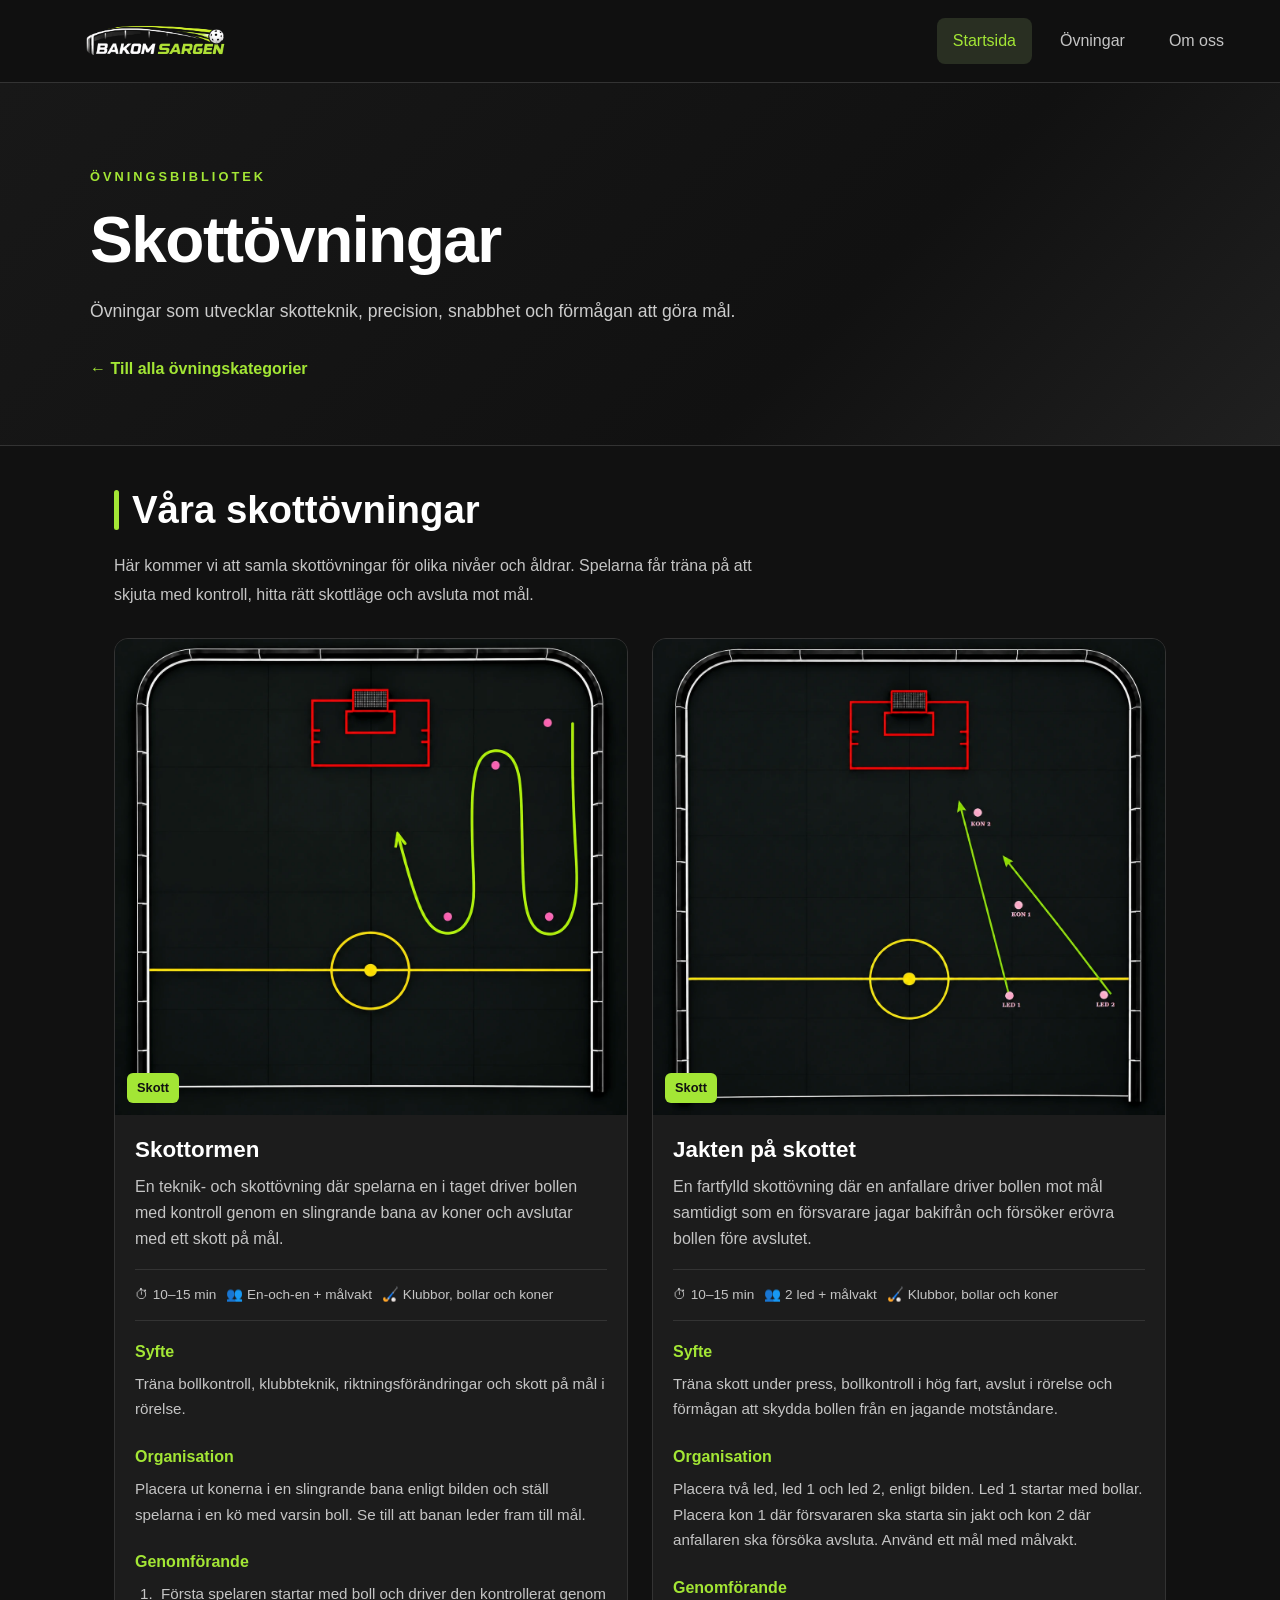
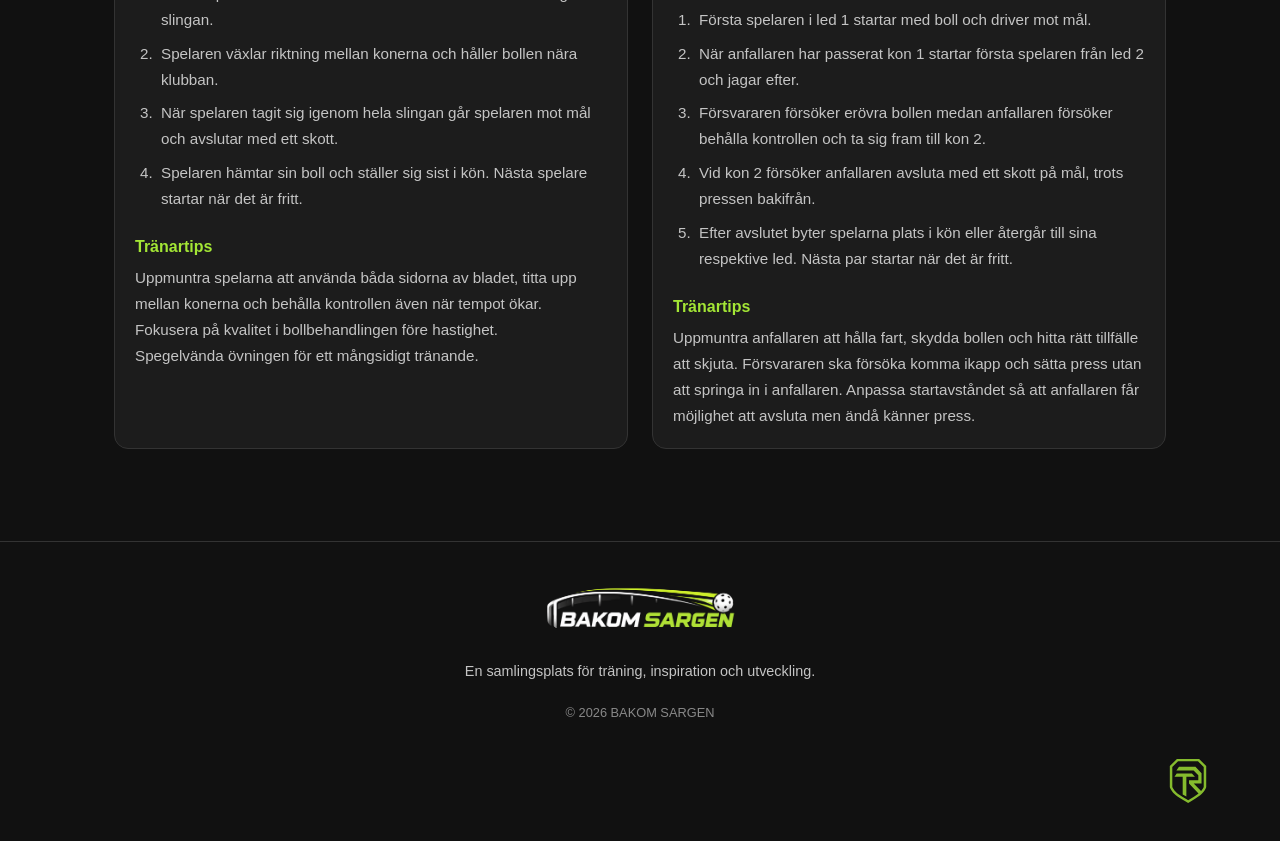
==== ovningar/skott.html @ a8d2db6d "Add files via upload" ====
<!DOCTYPE html>
<html lang="sv">
<head>
    <meta charset="UTF-8">
    <meta name="viewport" content="width=device-width, initial-scale=1.0">
    <meta name="theme-color" content="#111111">

    <title>Skottövningar | Bakom sargen</title>
    <meta name="description" content="Skottövningar i innebandy för tränare och unga spelare. Utveckla skotteknik, precision och avslut.">

    <link rel="stylesheet" href="../css/styles.css">
</head>
<body>

    <!-- SIDHUVUD -->
    <header class="site-header">

        <a
            href="../index.html"
            class="logo"
            aria-label="Bakom sargen – startsida"
        >
            <img
                src="../images/bakom_sargen_transparent.svg"
                alt="Bakom sargen"
                class="site-logo-image"
                width="260"
                height="75"
                fetchpriority="high"
            >
        </a>

        <!-- MENYKNAPP FÖR MOBIL -->
        <button
            class="menu-toggle"
            id="menu-toggle"
            type="button"
            aria-label="Öppna meny"
            aria-expanded="false"
            aria-controls="main-navigation"
        >
            <span></span>
            <span></span>
            <span></span>
        </button>

        <!-- HUVUDMENY -->
        <nav
            class="main-navigation"
            id="main-navigation"
            aria-label="Huvudmeny"
        >
            <a href="../index.html" aria-current="page">Startsida</a>
            <a href="../index.html#kategorier">Övningar</a>
            <a href="../om-oss.html">Om oss</a>
        </nav>

    </header>

    <main>
        <section class="page-hero">
            <div class="container">
                <p>ÖVNINGSBIBLIOTEK</p>
                <h1>Skottövningar</h1>
                <p>
                    Övningar som utvecklar skotteknik, precision,
                    snabbhet och förmågan att göra mål.
                </p>

                <a href="../index.html#kategorier">← Till alla övningskategorier</a>
            </div>
        </section>

        <section class="container exercise-section">
            <h2>Våra skottövningar</h2>

            <p class="exercise-intro">
                Här kommer vi att samla skottövningar för olika
                nivåer och åldrar. Spelarna får träna på att skjuta
                med kontroll, hitta rätt skottläge och avsluta
                mot mål.
            </p>

            <!-- ÖVNINGSKORT 1-->
            <div class="team-exercise-grid">

                <article class="team-exercise-card">

                    <div class="team-exercise-image">
                        <img
                            src="../images/ovningar/skottormen.webp"
                            alt="Skottormen – slingrande bollbana fram till avslut på mål"
                            loading="lazy"
                        >
                        <span class="team-exercise-tag">Skott</span>
                    </div>

                    <div class="team-exercise-content">

                        <h3>Skottormen</h3>

                        <p class="team-exercise-description">
                            En teknik- och skottövning där spelarna en i taget
                            driver bollen med kontroll genom en slingrande bana
                            av koner och avslutar med ett skott på mål.
                        </p>

                        <div class="team-exercise-meta">
                            <span>⏱ 10–15 min</span>
                            <span>👥 En-och-en + målvakt</span>
                            <span>🏑 Klubbor, bollar och koner</span>
                        </div>

                        <div class="team-exercise-details">

                            <h4>Syfte</h4>
                            <p>
                                Träna bollkontroll, klubbteknik, riktningsförändringar
                                och skott på mål i rörelse.
                            </p>

                            <h4>Organisation</h4>
                            <p>
                                Placera ut konerna i en slingrande bana enligt bilden
                                och ställ spelarna i en kö med varsin boll. Se till
                                att banan leder fram till mål.
                            </p>

                            <h4>Genomförande</h4>
                            <ol>
                                <li>
                                    Första spelaren startar med boll och driver
                                    den kontrollerat genom slingan.
                                </li>
                                <li>
                                    Spelaren växlar riktning mellan konerna och
                                    håller bollen nära klubban.
                                </li>
                                <li>
                                    När spelaren tagit sig igenom hela slingan
                                    går spelaren mot mål och avslutar med ett skott.
                                </li>
                                <li>
                                    Spelaren hämtar sin boll och ställer sig sist
                                    i kön. Nästa spelare startar när det är fritt.
                                </li>
                            </ol>

                            <h4>Tränartips</h4>
                            <p>
                                Uppmuntra spelarna att använda båda sidorna av
                                bladet, titta upp mellan konerna och behålla
                                kontrollen även när tempot ökar. Fokusera på
                                kvalitet i bollbehandlingen före hastighet.
                            </p>
                            <p>
                                Spegelvända övningen för ett mångsidigt tränande.
                            </p>

                        </div>

                    </div>

                </article>

                <!-- ÖVNINGSKORT 2 -->
                <article class="team-exercise-card">

                    <!-- BILD -->
                    <div class="team-exercise-image">
                        <img
                            src="../images/ovningar/jakten_pa_skottet.webp"
                            alt="Skottövning där en anfallare jagas av en försvarare på väg mot mål"
                            loading="lazy"
                        >
                        <span class="team-exercise-tag">Skott</span>
                    </div>

                    <!-- INNEHÅLL -->
                    <div class="team-exercise-content">

                        <h3>Jakten på skottet</h3>

                        <p class="team-exercise-description">
                            En fartfylld skottövning där en anfallare driver
                            bollen mot mål samtidigt som en försvarare jagar
                            bakifrån och försöker erövra bollen före avslutet.
                        </p>

                        <!-- FAKTA -->
                        <div class="team-exercise-meta">
                            <span>⏱ 10–15 min</span>
                            <span>👥 2 led + målvakt</span>
                            <span>🏑 Klubbor, bollar och koner</span>
                        </div>

                        <!-- DETALJER -->
                        <div class="team-exercise-details">

                            <h4>Syfte</h4>
                            <p>
                                Träna skott under press, bollkontroll i hög fart,
                                avslut i rörelse och förmågan att skydda bollen
                                från en jagande motståndare.
                            </p>

                            <h4>Organisation</h4>
                            <p>
                                Placera två led, led 1 och led 2, enligt bilden.
                                Led 1 startar med bollar. Placera kon 1 där
                                försvararen ska starta sin jakt och kon 2 där
                                anfallaren ska försöka avsluta. Använd ett mål
                                med målvakt.
                            </p>

                            <h4>Genomförande</h4>
                            <ol>
                                <li>
                                    Första spelaren i led 1 startar med boll
                                    och driver mot mål.
                                </li>
                                <li>
                                    När anfallaren har passerat kon 1 startar
                                    första spelaren från led 2 och jagar efter.
                                </li>
                                <li>
                                    Försvararen försöker erövra bollen medan
                                    anfallaren försöker behålla kontrollen och
                                    ta sig fram till kon 2.
                                </li>
                                <li>
                                    Vid kon 2 försöker anfallaren avsluta
                                    med ett skott på mål, trots pressen bakifrån.
                                </li>
                                <li>
                                    Efter avslutet byter spelarna plats i kön
                                    eller återgår till sina respektive led.
                                    Nästa par startar när det är fritt.
                                </li>
                            </ol>

                            <h4>Tränartips</h4>
                            <p>
                                Uppmuntra anfallaren att hålla fart, skydda
                                bollen och hitta rätt tillfälle att skjuta.
                                Försvararen ska försöka komma ikapp och sätta
                                press utan att springa in i anfallaren.
                                Anpassa startavståndet så att anfallaren får
                                möjlighet att avsluta men ändå känner press.
                            </p>

                        </div>

                    </div>

                </article>


            </div>

        </section>
    </main>

    <!-- SIDFOT -->
    <footer class="site-footer">

        <a
            href="index.html"
            class="logo footer-logo"
            aria-label="Bakom sargen – startsida"
        >
            <img
                src="../images/bakom_sargen_transparent.svg"
                alt="Bakom sargen"
                class="site-logo-image"
                width="260"
                height="75"
                loading="lazy"
            >
        </a>

        <p>
            En samlingsplats för träning, inspiration och utveckling.
        </p>

        <p class="copyright">
            © <span id="current-year"></span> BAKOM SARGEN
        </p>

        <!-- Egen trademark-logga -->
        <div class="trademark">
            <img
                src="../images/RT_logo_transparent.svg"
                alt="RT – personlig trademark"
                class="trademark-image"
                loading="lazy"
            >
        </div>

    </footer>
 
    <!-- FAST NAVIGATION PÅ MOBIL -->
    <nav
        class="bottom-navigation"
        aria-label="Snabbnavigering"
    >

        <a
            href="../index.html"
            class="bottom-nav-link"
            aria-current="page"
        >
            <span class="nav-icon" aria-hidden="true">⌂</span>
            <span>Start</span>
        </a>

        <a
            href="../index.html#kategorier"
            class="bottom-nav-link"
        >
            <span class="nav-icon" aria-hidden="true">▤</span>
            <span>Övningar</span>
        </a>

        <a
            href="../om-oss.html"
            class="bottom-nav-link"
        >
            <span class="nav-icon" aria-hidden="true">♧</span>
            <span>Om oss</span>
        </a>

    </nav>

        <!-- JAVASCRIPT FÖR HAMBURGERMENYN -->
    <script>
        const menuToggle = document.getElementById("menu-toggle");
        const mainNavigation = document.getElementById("main-navigation");

        menuToggle.addEventListener("click", function () {
            const isOpen = mainNavigation.classList.toggle("is-open");

            menuToggle.setAttribute("aria-expanded", isOpen);
            menuToggle.setAttribute(
                "aria-label",
                isOpen ? "Stäng meny" : "Öppna meny"
            );
        });

        // Stäng menyn när en länk väljs.
        mainNavigation.querySelectorAll("a").forEach(function (link) {
            link.addEventListener("click", function () {
                mainNavigation.classList.remove("is-open");
                menuToggle.setAttribute("aria-expanded", "false");
                menuToggle.setAttribute("aria-label", "Öppna meny");
            });
        });

        // Uppdatera årtalet automatiskt.
        document.getElementById("current-year").textContent =
            new Date().getFullYear();
    </script>

</body>
</html>
---- css/styles.css ----
/* ========================================

   1. GRUNDINSTÄLLNINGAR

======================================== */

:root {

    --color-background: #111111;

    --color-surface: #1c1c1c;

    --color-surface-light: #262626;

    --color-primary: #a3e635;

    --color-primary-hover: #b9f75b;

    --color-text: #ffffff;

    --color-text-muted: #c4c4c4;

    --color-border: #333333;

    --container-width: 1200px;

    --border-radius: 14px;

}

* {

    box-sizing: border-box;

    margin: 0;

    padding: 0;

}

html {

    scroll-behavior: smooth;

    scroll-padding-top: 90px;

}

body {

    background-color: var(--color-background);

    color: var(--color-text);

    font-family: Arial, Helvetica, sans-serif;

    line-height: 1.6;

    min-height: 100vh;

}

/* Bilder ska aldrig sticka utanför sina behållare */

img {

    display: block;

    max-width: 100%;

}

a {

    color: inherit;

    text-decoration: none;

}

button {

    font: inherit;

}

button,

a {

    -webkit-tap-highlight-color: transparent;

}

/* Tydlig markering när man använder tangentbord */

a:focus-visible,

button:focus-visible {

    outline: 3px solid var(--color-primary);

    outline-offset: 4px;

}

/* ========================================

   2. SIDHUVUD OCH LOGOTYP

======================================== */

.site-header {

    align-items: center;

    background-color: rgba(17, 17, 17, 0.97);

    border-bottom: 1px solid var(--color-border);

    display: flex;

    justify-content: space-between;

    min-height: 72px;

    padding: 14px 20px;

    position: sticky;

    top: 0;

    z-index: 1000;

}

.logo {

    align-items: center;

    display: inline-flex;

    font-size: 1.1rem;

    font-weight: 900;

    gap: 10px;

    letter-spacing: 0.5px;

}

/* SVG-logotyp – används i sidhuvud och sidfot */

.site-logo-image {

    display: block;

    width: clamp(170px, 22vw, 230px);

    max-width: 100%;

    max-height: 54px;

    height: auto;

    object-fit: contain;

}

/* Loggan ska kunna krympa på smala skärmar utan att trycka undan menyn */

.site-header > .logo {

    flex: 0 1 auto;

    min-width: 0;

}

.site-header .site-logo-image {

    width: clamp(150px, 22vw, 230px);

}

.footer-logo {

    display: flex;

    justify-content: center;

}

.footer-logo .site-logo-image {

    width: 220px;

    max-height: none;

}

/* ========================================

   3. HAMBURGERMENY

======================================== */

.menu-toggle {

    align-items: center;

    background: transparent;

    border: 1px solid var(--color-border);

    border-radius: 8px;

    cursor: pointer;

    display: flex;

    flex-direction: column;

    gap: 5px;

    justify-content: center;

    min-height: 44px;

    min-width: 44px;

    padding: 10px;

}

.menu-toggle span {

    background-color: var(--color-text);

    border-radius: 2px;

    height: 2px;

    transition: background-color 0.2s ease;

    width: 22px;

}

.menu-toggle:hover span {

    background-color: var(--color-primary);

}

.main-navigation {

    background-color: var(--color-surface);

    border: 1px solid var(--color-border);

    border-radius: 0 0 var(--border-radius) var(--border-radius);

    display: none;

    flex-direction: column;

    left: 0;

    padding: 12px 20px;

    position: absolute;

    right: 0;

    top: 100%;

}

.main-navigation.is-open {

    display: flex;

}

.main-navigation a {

    border-radius: 8px;

    color: var(--color-text-muted);

    padding: 12px;

    transition:

        background-color 0.2s ease,

        color 0.2s ease;

}

.main-navigation a:hover,

.main-navigation a[aria-current="page"] {

    background-color: #292f22;

    color: var(--color-primary);

}

/* ========================================

   4. VÄLKOMSTSEKTION

======================================== */

.hero {

    align-items: center;

    background:

        linear-gradient(

            90deg,

            rgba(0, 0, 0, 0.96) 0%,

            rgba(0, 0, 0, 0.78) 55%,

            rgba(0, 0, 0, 0.28) 100%

        ),

        url("../images/hero-bild.webp") center / cover no-repeat;

    display: flex;

    min-height: 440px;

    padding: 55px 24px;

}

.hero-content {

    margin: 0 auto;

    max-width: var(--container-width);

    width: 100%;

}

.eyebrow {

    color: var(--color-primary);

    font-size: 0.8rem;

    font-weight: 800;

    letter-spacing: 2px;

    margin-bottom: 12px;

    text-transform: uppercase;

}

.hero h1 {

    font-size: clamp(2.3rem, 8vw, 4.8rem);

    font-weight: 900;

    line-height: 1.05;

    margin-bottom: 22px;

    max-width: 750px;

    text-transform: uppercase;

}

.hero h1 span {

    color: var(--color-primary);

    display: block;

}

.hero-description {

    color: var(--color-text-muted);

    font-size: 1rem;

    margin-bottom: 28px;

    max-width: 550px;

}

/* ========================================

   5. KNAPPAR

======================================== */

.button {

    align-items: center;

    border: none;

    border-radius: 999px;

    display: inline-flex;

    font-size: 1rem;

    font-weight: 800;

    gap: 18px;

    justify-content: center;

    min-height: 48px;

    padding: 12px 22px;

    transition:

        background-color 0.2s ease,

        transform 0.2s ease;

}

.button-primary {

    background-color: var(--color-primary);

    color: #111111;

}

.button-primary:hover {

    background-color: var(--color-primary-hover);

    transform: translateY(-2px);

}

.button span {

    font-size: 1.4rem;

    line-height: 1;

}

/* ========================================

   6. GEMENSAMMA SEKTIONSINSTÄLLNINGAR

======================================== */

.section-container {

    margin-left: auto;

    margin-right: auto;

    max-width: var(--container-width);

    padding-left: 20px;

    padding-right: 20px;

}

.categories {

    padding-bottom: 55px;

    padding-top: 55px;

}

.section-heading {

    margin-bottom: 26px;

}

.section-heading h2 {

    font-size: clamp(1.8rem, 5vw, 2.5rem);

    line-height: 1.2;

    margin-bottom: 12px;

    text-transform: uppercase;

}

.section-heading > p:last-child {

    color: var(--color-text-muted);

    max-width: 550px;

}

/* ========================================

   7. KATEGORIKORT

======================================== */

.category-grid {

    display: grid;

    gap: 18px;

    grid-template-columns: repeat(2, minmax(0, 1fr));

}

.category-card {

    background-color: var(--color-surface);

    border: 1px solid var(--color-border);

    border-radius: var(--border-radius);

    display: flex;

    flex-direction: column;

    min-width: 0;

    overflow: hidden;

    position: relative;

    transition:

        border-color 0.2s ease,

        transform 0.2s ease;

}

.category-card:hover {

    border-color: var(--color-primary);

    transform: translateY(-3px);

}

.category-card img {

    aspect-ratio: 4 / 3;

    background-color: var(--color-surface-light);

    object-fit: cover;

    width: 100%;

}

.category-content {

    flex: 1;

    padding: 14px;

    padding-right: 28px;

    position: relative;

}

.category-content h3 {

    font-size: 1.05rem;

    line-height: 1.3;

    margin-bottom: 7px;

}

.category-content p {

    color: var(--color-text-muted);

    font-size: 0.88rem;

    line-height: 1.5;

}

.card-arrow {

    color: var(--color-primary);

    font-size: 1.3rem;

    position: absolute;

    right: 10px;

    top: 12px;

}

/* ========================================

   8. LAGINFORMATION

======================================== */

.team-banner {

    align-items: center;

    background:

        linear-gradient(

            135deg,

            var(--color-surface),

            #20251b

        );

    border: 1px solid var(--color-border);

    border-radius: var(--border-radius);

    display: flex;

    flex-wrap: wrap;

    gap: 18px;

    margin-bottom: 55px;

    padding-bottom: 24px;

    padding-top: 24px;

}

.team-icon {

    align-items: center;

    background-color: #303d20;

    border-radius: 50%;

    color: var(--color-primary);

    display: flex;

    flex-shrink: 0;

    font-size: 1.7rem;

    height: 50px;

    justify-content: center;

    width: 50px;

}

.team-content {

    flex: 1;

    min-width: 180px;

}

.team-content h2 {

    font-size: 1.1rem;

    margin-bottom: 5px;

}

.team-content p {

    color: var(--color-text-muted);

    font-size: 0.9rem;

}

.text-link {

    align-items: center;

    color: var(--color-primary);

    display: inline-flex;

    font-weight: 700;

    gap: 8px;

    padding: 8px 0;

}

/* ========================================

   9. SIDFOT

======================================== */

.site-footer {

    border-top: 1px solid var(--color-border);

    color: var(--color-text-muted);

    padding: 30px 20px 110px;

    text-align: center;

}

.footer-logo {

    color: var(--color-text);

    margin-bottom: 14px;

}

.site-footer > p {

    font-size: 0.9rem;

    margin-top: 8px;

}

.copyright {

    color: #888888;

    font-size: 0.8rem !important;

    margin-top: 20px !important;

}

/* Personlig trademark i sidfoten */

.trademark {

    display: flex;

    justify-content: flex-end;

    align-items: center;

    max-width: 1200px;

    margin: 24px auto 0;

    padding: 0 20px;

}

.trademark-image {

    display: block;

    width: 64px;

    max-width: 100%;

    height: auto;

    opacity: 0.8;

    transition: opacity 0.2s ease;

}

.trademark-image:hover {

    opacity: 1;

}

/* Anpassning för mobil */

@media (max-width: 600px) {

    .trademark {

        justify-content: center;

        margin-top: 20px;

    }

    .trademark-image {

        width: 52px;

    }

}

/* ========================================

   10. FAST MENY LÄNGST NER PÅ MOBIL

======================================== */

.bottom-navigation {

    align-items: stretch;

    background-color: rgba(17, 17, 17, 0.97);

    border-top: 1px solid var(--color-border);

    bottom: 0;

    display: flex;

    justify-content: space-around;

    left: 0;

    padding: 8px 10px;

    padding-bottom: calc(8px + env(safe-area-inset-bottom));

    position: fixed;

    right: 0;

    z-index: 1100;

}

.bottom-nav-link {

    align-items: center;

    border-radius: 10px;

    color: var(--color-text-muted);

    display: flex;

    flex: 1;

    flex-direction: column;

    font-size: 0.75rem;

    gap: 2px;

    justify-content: center;

    min-height: 52px;

    min-width: 0;

    padding: 4px;

    transition:

        background-color 0.2s ease,

        color 0.2s ease;

}

.bottom-nav-link:hover,

.bottom-nav-link[aria-current="page"] {

    background-color: #292f22;

    color: var(--color-primary);

}

.nav-icon {

    font-size: 1.5rem;

    line-height: 1.2;

}

/* ========================================

   11. SURFPLATTA OCH STÖRRE SKÄRMAR

======================================== */

@media (min-width: 600px) {

    .hero {

        min-height: 500px;

        padding: 70px 35px;

    }

    .section-container {

        padding-left: 30px;

        padding-right: 30px;

    }

    .category-grid {

        gap: 22px;

        grid-template-columns: repeat(2, minmax(0, 1fr));

    }

    .category-content {

        padding: 18px;

        padding-right: 34px;

    }

    .category-content h3 {

        font-size: 1.2rem;

    }

    .category-content p {

        font-size: 0.95rem;

    }

    .team-banner {

        flex-wrap: nowrap;

    }

}

/* ========================================

   12. DATOR

======================================== */

@media (min-width: 900px) {

    .site-header {

        padding-left: max(30px, calc((100% - 1200px) / 2));

        padding-right: max(30px, calc((100% - 1200px) / 2));

    }

    .menu-toggle {

        display: none;

    }

    .main-navigation {

        align-items: center;

        background: transparent;

        border: none;

        border-radius: 0;

        display: flex;

        flex-direction: row;

        gap: 12px;

        padding: 0;

        position: static;

    }

    .main-navigation a {

        padding: 10px 16px;

    }

    .hero {

        min-height: 560px;

        padding: 80px 35px;

    }

    .hero-description {

        font-size: 1.1rem;

    }

    .categories {

        padding-bottom: 75px;

        padding-top: 75px;

    }

    .category-grid {

        grid-template-columns: repeat(4, minmax(0, 1fr));

    }

    .category-card img {

        aspect-ratio: 4 / 3;

    }

    .bottom-navigation {

        display: none;

    }

    .site-footer {

        padding-bottom: 30px;

    }

}

/* ========================================

   13. MINSKAD RÖRELSE FÖR DEN SOM ÖNSKAR

======================================== */

/* Logotyp och sidhuvud på mycket smala skärmar */

@media (max-width: 380px) {

    .site-header {

        gap: 10px;

        padding-left: 14px;

        padding-right: 14px;

    }

    .site-header .site-logo-image {

        width: 145px;

        max-height: 44px;

    }

    .menu-toggle {

        flex-shrink: 0;

    }

}

@media (prefers-reduced-motion: reduce) {

    *,

    *::before,

    *::after {

        scroll-behavior: auto !important;

        transition-duration: 0.01ms !important;

        animation-duration: 0.01ms !important;

        animation-iteration-count: 1 !important;

    }

}

/*!-------------------------------------------------------------------------------*/

/*!-------------------------------------------------------------------------------*/

/*!--------------------------------    OM-OSS     --------------------------------*/

/*!-------------------------------------------------------------------------------*/

/*!-------------------------------------------------------------------------------*/

/* ========================================

   OM OSS – INTRODUKTION

======================================== */

.about-hero {

    align-items: center;

    background:

        linear-gradient(

            90deg,

            rgba(17, 17, 17, 0.97) 0%,

            rgba(17, 17, 17, 0.78) 65%,

            rgba(17, 17, 17, 0.45) 100%

        ),

        url("../images/hero-bild.webp") center / cover no-repeat;

    display: flex;

    min-height: 300px;

    padding: 55px 24px;

}

.about-hero-content {

    margin: 0 auto;

    max-width: var(--container-width);

    width: 100%;

}

.about-hero h1 {

    font-size: clamp(2.7rem, 8vw, 4.5rem);

    font-weight: 900;

    line-height: 1.05;

    margin-bottom: 18px;

    text-transform: uppercase;

}

.about-hero h1 span {

    color: var(--color-primary);

}

.about-hero-content > p:last-child {

    color: var(--color-text-muted);

    font-size: 1.05rem;

    line-height: 1.7;

    max-width: 560px;

}

/* ========================================

   OM OSS – TEXT OCH BILDER

======================================== */

.about-section {

    align-items: center;

    display: grid;

    gap: 28px;

    padding-bottom: 55px;

    padding-top: 55px;

}

.about-text {

    min-width: 0;

}

.about-text h2 {

    font-size: clamp(1.7rem, 5vw, 2.4rem);

    line-height: 1.2;

    margin-bottom: 18px;

}

.about-text p:not(.eyebrow) {

    color: var(--color-text-muted);

    line-height: 1.75;

    margin-bottom: 16px;

}

.about-text p:last-child {

    margin-bottom: 0;

}

.about-visual {

    border: 1px solid var(--color-border);

    border-radius: var(--border-radius);

    overflow: hidden;

}

.about-visual img {

    aspect-ratio: 4 / 3;

    background-color: var(--color-surface);

    display: block;

    object-fit: cover;

    width: 100%;

}

/* ========================================

   OM OSS – MÅLGRUPP OCH KORT

======================================== */

.about-audience {

    background-color: #181818;

    border-bottom: 1px solid var(--color-border);

    border-top: 1px solid var(--color-border);

    padding-bottom: 55px;

    padding-top: 55px;

}

.about-audience .section-heading {

    margin-bottom: 28px;

}

.about-card-grid {

    display: grid;

    gap: 16px;

    grid-template-columns: 1fr;

}

.about-card {

    background-color: var(--color-surface);

    border: 1px solid var(--color-border);

    border-radius: var(--border-radius);

    padding: 24px;

    transition:

        border-color 0.2s ease,

        transform 0.2s ease;

}

.about-card:hover {

    border-color: var(--color-primary);

    transform: translateY(-3px);

}

.about-card-icon {

    align-items: center;

    background-color: #303d20;

    border-radius: 12px;

    color: var(--color-primary);

    display: inline-flex;

    font-size: 1.8rem;

    height: 48px;

    justify-content: center;

    margin-bottom: 18px;

    width: 48px;

}

.about-card h3 {

    font-size: 1.15rem;

    line-height: 1.35;

    margin-bottom: 10px;

}

.about-card p {

    color: var(--color-text-muted);

    font-size: 0.95rem;

    line-height: 1.7;

}

/* ========================================

   OM OSS – PERSONLIG BERÄTTELSE

======================================== */

.about-story {

    padding-bottom: 60px;

    padding-top: 60px;

}

.about-story .about-text {

    margin: 0 auto 42px;

    max-width: 800px;

    width: 100%;

}

.about-story .about-text h2 {

    margin-bottom: 24px;

}

/* ========================================

   OM OSS – VÅRT MOTTO

======================================== */

.motto-section {

    background:

        linear-gradient(

            135deg,

            var(--color-surface),

            #20251b

        );

    border: 1px solid var(--color-border);

    border-radius: var(--border-radius);

    margin: 0 auto;

    max-width: 900px;

    padding: 42px 24px;

    text-align: center;

}

.motto-label {

    color: var(--color-primary);

    font-size: 0.75rem;

    font-weight: 700;

    letter-spacing: 0.16em;

    line-height: 1.6;

    margin-bottom: 26px;

}

.motto-section h2,

.motto-section h3 {

    line-height: 1.4;

    margin: 0;

}

.motto-section h2 {

    color: var(--color-text);

    font-size: clamp(1.6rem, 5vw, 2.6rem);

    font-weight: 800;

}

.motto-section h3 {

    color: var(--color-text);

    font-size: clamp(1.3rem, 4vw, 2rem);

    font-weight: 700;

    margin-top: 24px;

}

.motto-section span {

    color: var(--color-primary);

    display: block;

}

/* ========================================

   OM OSS – AVSLUTANDE SEKTION

======================================== */

.about-cta {

    align-items: flex-start;

    background:

        linear-gradient(

            135deg,

            var(--color-surface),

            #20251b

        );

    border: 1px solid var(--color-border);

    border-radius: var(--border-radius);

    display: flex;

    flex-direction: column;

    gap: 14px;

    margin-bottom: 55px;

    margin-top: 55px;

    padding: 30px 24px;

}

.about-cta h2 {

    font-size: clamp(1.7rem, 5vw, 2.3rem);

    line-height: 1.2;

}

.about-cta > p:not(.eyebrow) {

    color: var(--color-text-muted);

    line-height: 1.7;

    max-width: 550px;

}

/* ========================================

   OM OSS – SURFPLATTA

======================================== */

@media (min-width: 600px) {

    .about-hero {

        min-height: 360px;

        padding: 70px 35px;

    }

    .about-section {

        gap: 36px;

        padding-bottom: 70px;

        padding-top: 70px;

    }

    .about-card-grid {

        grid-template-columns: repeat(2, minmax(0, 1fr));

    }

    .about-audience {

        padding-bottom: 70px;

        padding-top: 70px;

    }

    .about-story {

        padding-bottom: 75px;

        padding-top: 75px;

    }

    .motto-section {

        padding: 48px 36px;

    }

    .about-cta {

        padding: 36px;

    }

}

/* ========================================

   OM OSS – DATOR

======================================== */

@media (min-width: 900px) {

    .about-hero {

        min-height: 420px;

    }

    .about-section {

        gap: 55px;

        grid-template-columns: repeat(2, minmax(0, 1fr));

        padding-bottom: 85px;

        padding-top: 85px;

    }

    .about-team .about-visual {

        order: 0;

    }

    .about-team .about-text {

        order: 1;

    }

    .about-card-grid {

        grid-template-columns: repeat(3, minmax(0, 1fr));

    }

    .about-card {

        padding: 28px;

    }

    .about-audience {

        padding-bottom: 85px;

        padding-top: 85px;

    }

    .about-story {

        padding-bottom: 85px;

        padding-top: 85px;

    }

    .about-story .about-text {

        margin-bottom: 55px;

    }

    .motto-section {

        padding: 55px 48px;

    }

    .about-cta {

        margin-bottom: 70px;

        margin-top: 70px;

        padding: 45px;

    }

}

/* ========================================

   OM OSS – SMÅ MOBILSKÄRMAR

======================================== */

@media (max-width: 380px) {

    .about-hero {

        padding-left: 18px;

        padding-right: 18px;

    }

    .about-story {

        padding-bottom: 40px;

        padding-top: 40px;

    }

    .motto-section {

        padding: 32px 16px;

    }

    .motto-label {

        font-size: 0.68rem;

        letter-spacing: 0.12em;

    }

}

/*!-------------------------------------------------------------------------------*/

/*!-------------------------------------------------------------------------------*/


/* ========================================
   LAGSPELSÖVNINGAR – INTRODUKTION
======================================== */

.page-hero {
    position: relative;
    padding: 80px 24px 64px;
    background: linear-gradient(
        135deg,
        #181818 0%,
        #111111 65%,
        #202020 100%
    );
    border-bottom: 1px solid #333333;
    overflow: hidden;
}

.page-hero .container {
    max-width: 1100px;
    margin: 0 auto;
}

.page-hero .container > p:first-child {
    display: inline-block;
    margin: 0 0 18px;
    color: #A3E635;
    font-size: 0.8rem;
    font-weight: 800;
    letter-spacing: 3px;
    text-transform: uppercase;
}

.page-hero h1 {
    max-width: 800px;
    margin: 0 0 20px;
    color: #FFFFFF;
    font-size: clamp(2.3rem, 5vw, 4rem);
    line-height: 1.1;
    font-weight: 800;
    letter-spacing: -1.5px;
}

.page-hero .container > p:nth-of-type(2) {
    max-width: 650px;
    margin: 0 0 28px;
    color: #CCCCCC;
    font-size: 1.1rem;
    line-height: 1.8;
}

.page-hero a {
    display: inline-flex;
    align-items: center;
    gap: 8px;
    color: #A3E635;
    font-weight: 700;
    text-decoration: none;
    transition: color 0.2s ease;
}

.page-hero a:hover {
    color: #FFFFFF;
}


/* ========================================
   LAGSPELSÖVNINGAR – ÖVNINGSINTRODUKTION
======================================== */

.exercise-section {
    max-width: 1100px;
    margin: 0 auto;
    padding: 64px 24px 80px;
}

.exercise-section h2 {
    position: relative;
    margin: 0 0 18px;
    padding-left: 18px;
    color: #FFFFFF;
    font-size: clamp(1.7rem, 3vw, 2.4rem);
    line-height: 1.25;
    font-weight: 800;
}

.exercise-section h2::before {
    content: "";
    position: absolute;
    top: 4px;
    bottom: 4px;
    left: 0;
    width: 5px;
    border-radius: 4px;
    background: #A3E635;
}

.exercise-intro {
    max-width: 680px;
    margin: 0 0 36px;
    color: #B8B8B8;
    font-size: 1rem;
    line-height: 1.8;
}


/* ========================================
   MOBILANPASSNING
======================================== */

@media (max-width: 600px) {
    .page-hero {
        padding: 54px 20px 44px;
    }

    .page-hero h1 {
        letter-spacing: -0.8px;
    }

    .page-hero .container > p:nth-of-type(2) {
        font-size: 1rem;
        line-height: 1.7;
    }

    .exercise-section {
        padding: 44px 20px 60px;
    }

    .exercise-intro {
        margin-bottom: 28px;
    }
}


/* ========================================
   LAGSPELSÖVNINGAR – KORT
======================================== */

.exercise-section {
    padding-top: 40px;
    padding-bottom: 60px;
}

.exercise-intro {
    color: var(--color-text-muted);
    margin-bottom: 28px;
    max-width: 650px;
}

.team-exercise-grid {
    display: grid;
    grid-template-columns: minmax(0, 1fr);
    gap: 24px;
}

.team-exercise-card {
    margin-bottom: 2rem;
    background-color: var(--color-surface);
    border: 1px solid var(--color-border);
    border-radius: var(--border-radius);
    overflow: hidden;
    min-width: 0;
}

.team-exercise-image {
    position: relative;
    background-color: var(--color-surface-light);
}

.team-exercise-image img {
    display: block;
    width: 100%;
    height: auto;
    object-fit: contain;
}

.team-exercise-tag {
    position: absolute;
    left: 12px;
    bottom: 12px;
    padding: 5px 10px;
    border-radius: 6px;
    background-color: var(--color-primary);
    color: #111111;
    font-size: 0.8rem;
    font-weight: 800;
}

.team-exercise-content {
    padding: 20px;
}

.team-exercise-content h3 {
    font-size: 1.4rem;
    line-height: 1.3;
    margin-bottom: 10px;
}

.team-exercise-description {
    color: var(--color-text-muted);
    margin-bottom: 18px;
}

.team-exercise-meta {
    display: flex;
    flex-wrap: wrap;
    gap: 10px;
    padding: 14px 0;
    margin-bottom: 18px;
    border-top: 1px solid var(--color-border);
    border-bottom: 1px solid var(--color-border);
    color: var(--color-text-muted);
    font-size: 0.85rem;
}

.team-exercise-details h4 {
    color: var(--color-primary);
    font-size: 1rem;
    margin-top: 22px;
    margin-bottom: 6px;
}

.team-exercise-details h4:first-child {
    margin-top: 0;
}

.team-exercise-details p,
.team-exercise-details li {
    color: var(--color-text-muted);
    font-size: 0.95rem;
    line-height: 1.7;
}

.team-exercise-details ol {
    padding-left: 22px;
}

.team-exercise-details li {
    padding-left: 4px;
    margin-bottom: 8px;
}

/* Surfplatta och större skärmar */
@media (min-width: 700px) {
    .team-exercise-grid {
        grid-template-columns: repeat(2, minmax(0, 1fr));
    }
}
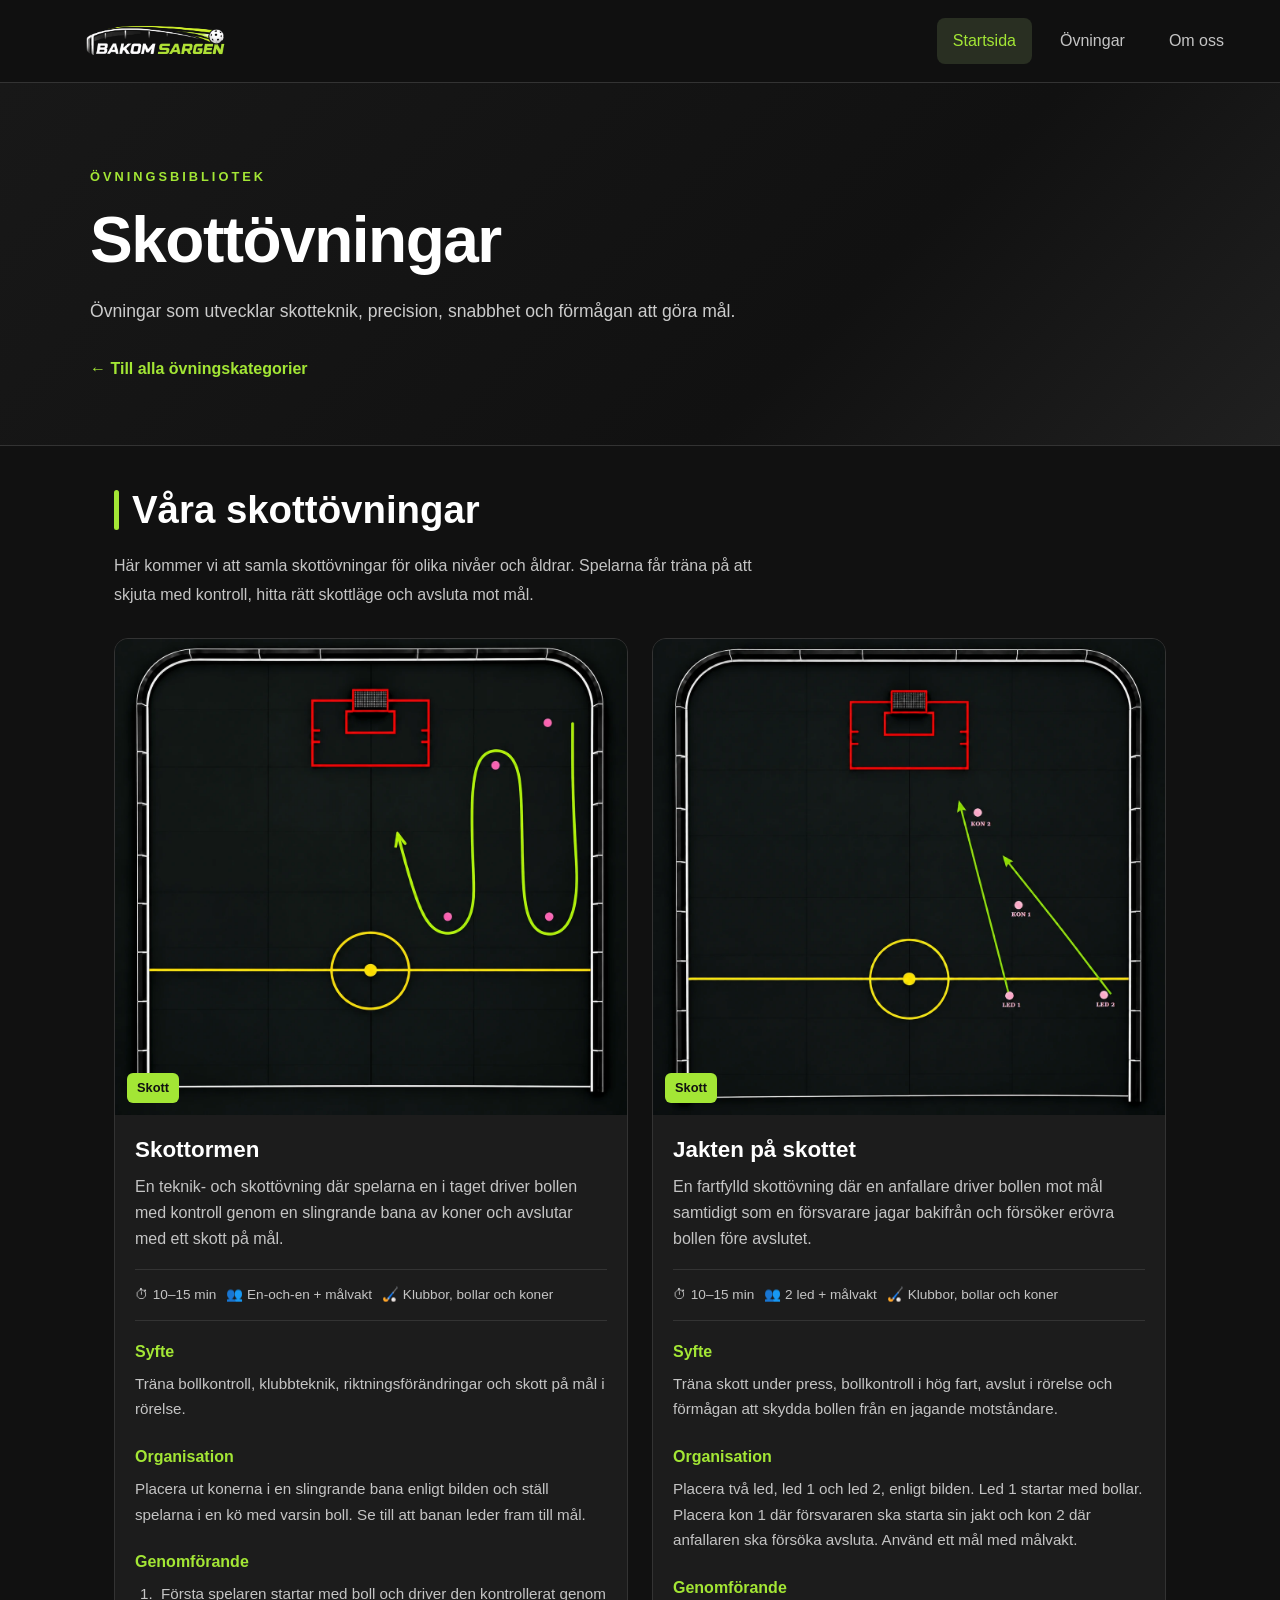
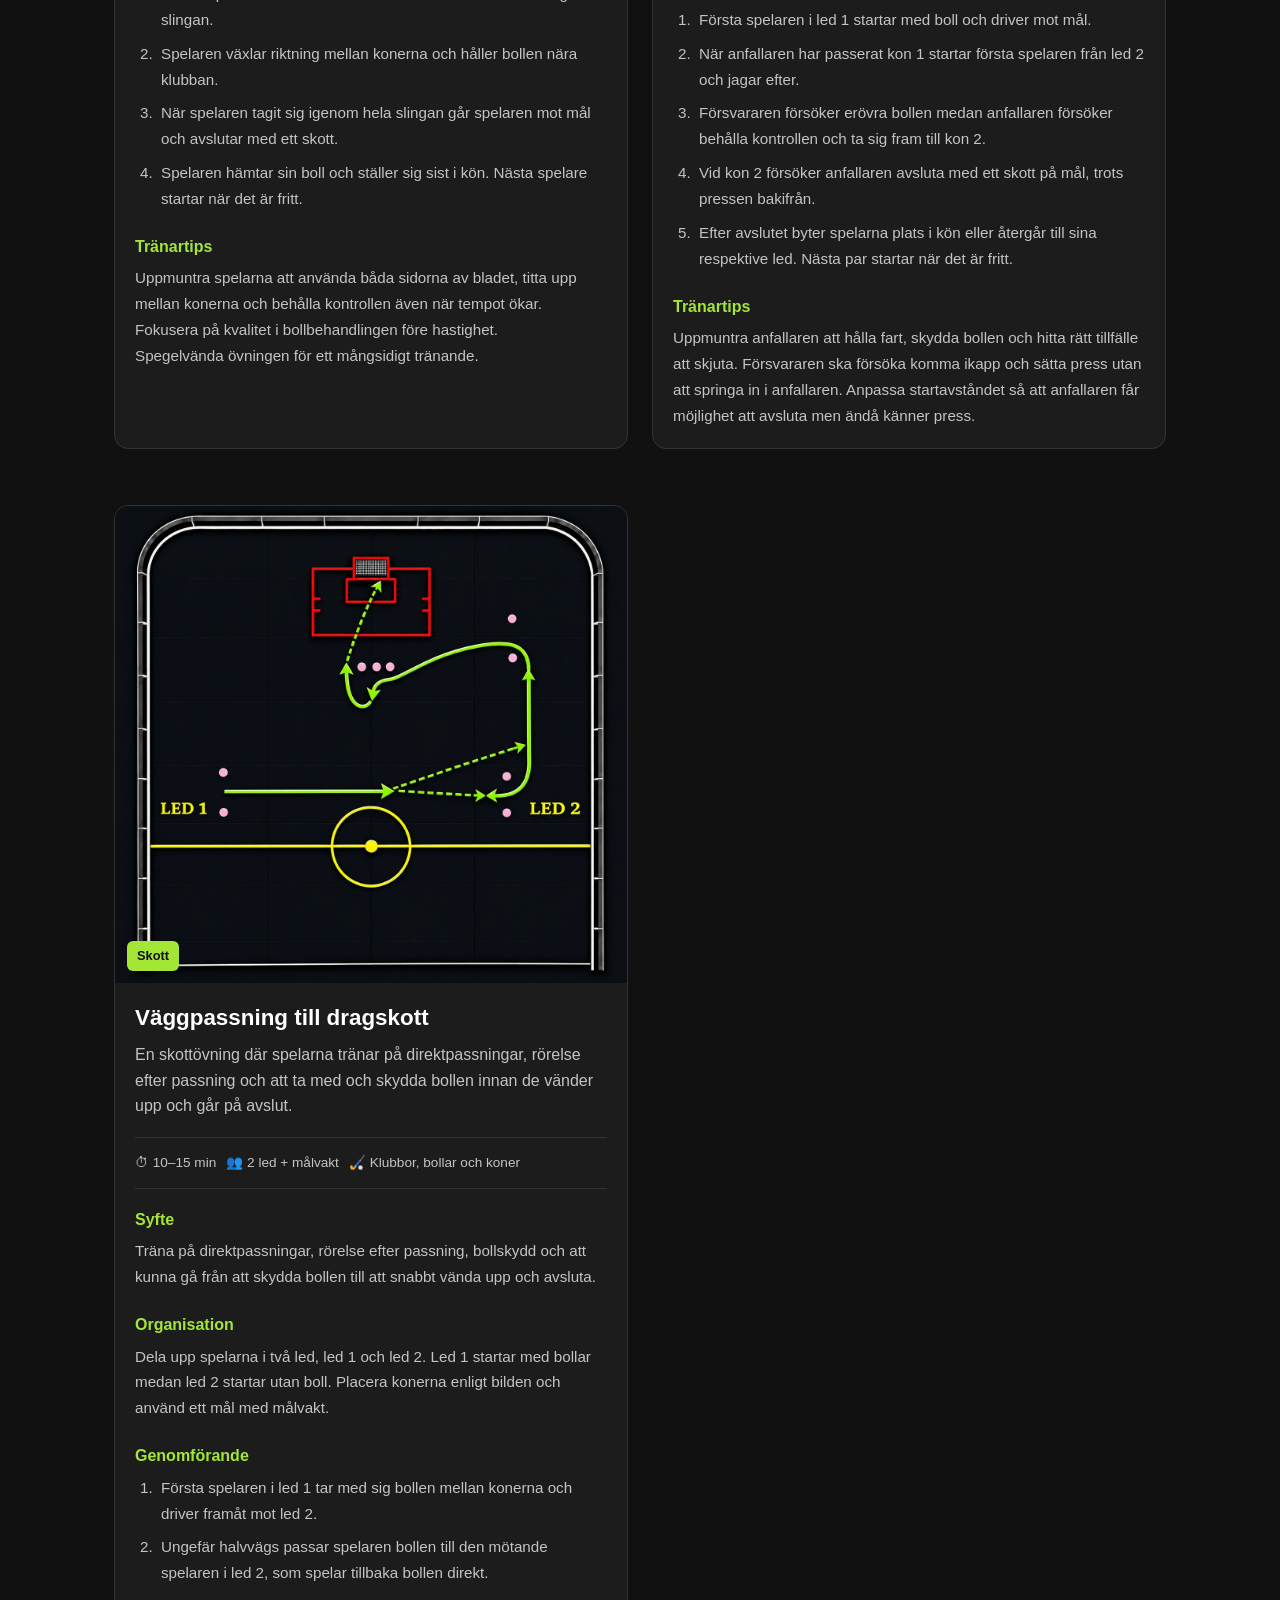
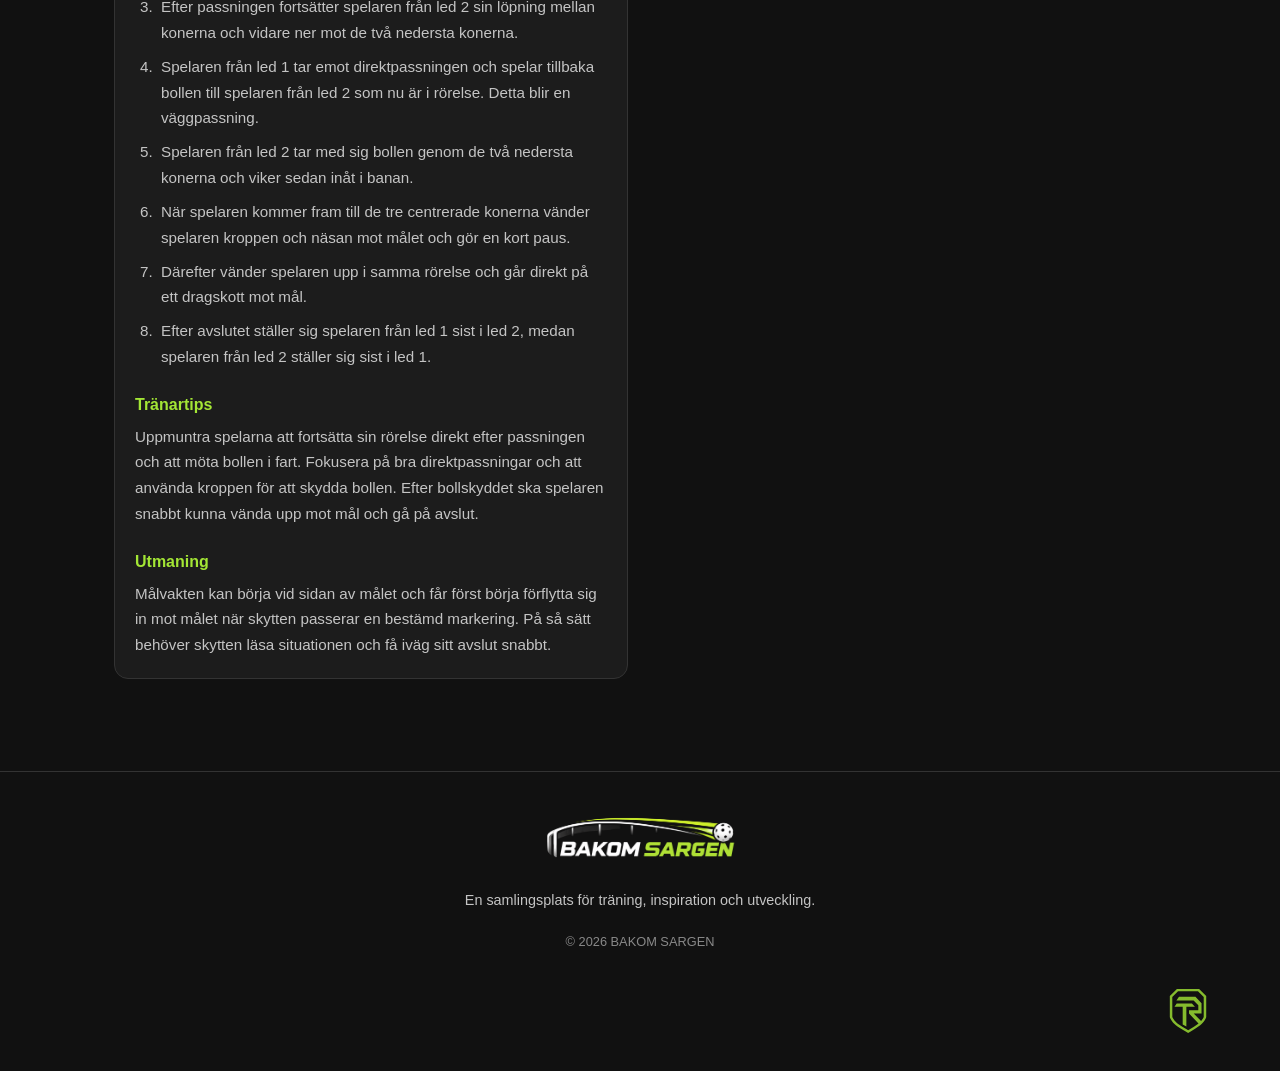
==== commit 38b6db35: "Add files via upload" ====
--- a/ovningar/skott.html
+++ b/ovningar/skott.html
@@ -255,6 +255,122 @@
 
                 </article>
 
+                <!-- ÖVNINGSKORT 3 -->
+                <article class="team-exercise-card">
+
+                    <!-- BILD -->
+                    <div class="team-exercise-image">
+                        <img
+                            src="../images/ovningar/vaggpass-till-dragskott.webp"
+                            alt="Skottövning med väggpassning, bollskydd och dragskott mot mål"
+                            loading="lazy"
+                        >
+                        <span class="team-exercise-tag">Skott</span>
+                    </div>
+
+                    <!-- INNEHÅLL -->
+                    <div class="team-exercise-content">
+
+                        <h3>Väggpassning till dragskott</h3>
+
+                        <p class="team-exercise-description">
+                            En skottövning där spelarna tränar på direktpassningar,
+                            rörelse efter passning och att ta med och skydda bollen
+                            innan de vänder upp och går på avslut.
+                        </p>
+
+                        <!-- FAKTA -->
+                        <div class="team-exercise-meta">
+                            <span>⏱ 10–15 min</span>
+                            <span>👥 2 led + målvakt</span>
+                            <span>🏑 Klubbor, bollar och koner</span>
+                        </div>
+
+                        <!-- DETALJER -->
+                        <div class="team-exercise-details">
+
+                            <h4>Syfte</h4>
+                            <p>
+                                Träna på direktpassningar, rörelse efter passning,
+                                bollskydd och att kunna gå från att skydda bollen
+                                till att snabbt vända upp och avsluta.
+                            </p>
+
+                            <h4>Organisation</h4>
+                            <p>
+                                Dela upp spelarna i två led, led 1 och led 2.
+                                Led 1 startar med bollar medan led 2 startar utan
+                                boll. Placera konerna enligt bilden och använd
+                                ett mål med målvakt.
+                            </p>
+
+                            <h4>Genomförande</h4>
+                            <ol>
+                                <li>
+                                    Första spelaren i led 1 tar med sig bollen
+                                    mellan konerna och driver framåt mot led 2.
+                                </li>
+                                <li>
+                                    Ungefär halvvägs passar spelaren bollen till
+                                    den mötande spelaren i led 2, som spelar tillbaka
+                                    bollen direkt.
+                                </li>
+                                <li>
+                                    Efter passningen fortsätter spelaren från led 2
+                                    sin löpning mellan konerna och vidare ner mot
+                                    de två nedersta konerna.
+                                </li>
+                                <li>
+                                    Spelaren från led 1 tar emot direktpassningen
+                                    och spelar tillbaka bollen till spelaren från
+                                    led 2 som nu är i rörelse. Detta blir en
+                                    väggpassning.
+                                </li>
+                                <li>
+                                    Spelaren från led 2 tar med sig bollen genom
+                                    de två nedersta konerna och viker sedan inåt
+                                    i banan.
+                                </li>
+                                <li>
+                                    När spelaren kommer fram till de tre centrerade
+                                    konerna vänder spelaren kroppen och näsan mot
+                                    målet och gör en kort paus.
+                                </li>
+                                <li>
+                                    Därefter vänder spelaren upp i samma rörelse
+                                    och går direkt på ett dragskott mot mål.
+                                </li>
+                                <li>
+                                    Efter avslutet ställer sig spelaren från led 1
+                                    sist i led 2, medan spelaren från led 2 ställer
+                                    sig sist i led 1.
+                                </li>
+                            </ol>
+
+                            <h4>Tränartips</h4>
+                            <p>
+                                Uppmuntra spelarna att fortsätta sin rörelse direkt
+                                efter passningen och att möta bollen i fart. Fokusera
+                                på bra direktpassningar och att använda kroppen för
+                                att skydda bollen. Efter bollskyddet ska spelaren
+                                snabbt kunna vända upp mot mål och gå på avslut.
+                            </p>
+
+                            <h4>Utmaning</h4>
+                            <p>
+                                Målvakten kan börja vid sidan av målet och får först
+                                börja förflytta sig in mot målet när skytten passerar
+                                en bestämd markering. På så sätt behöver skytten läsa
+                                situationen och få iväg sitt avslut snabbt.
+                            </p>
+
+                        </div>
+
+                    </div>
+
+                </article>
+            
+
 
             </div>
 
